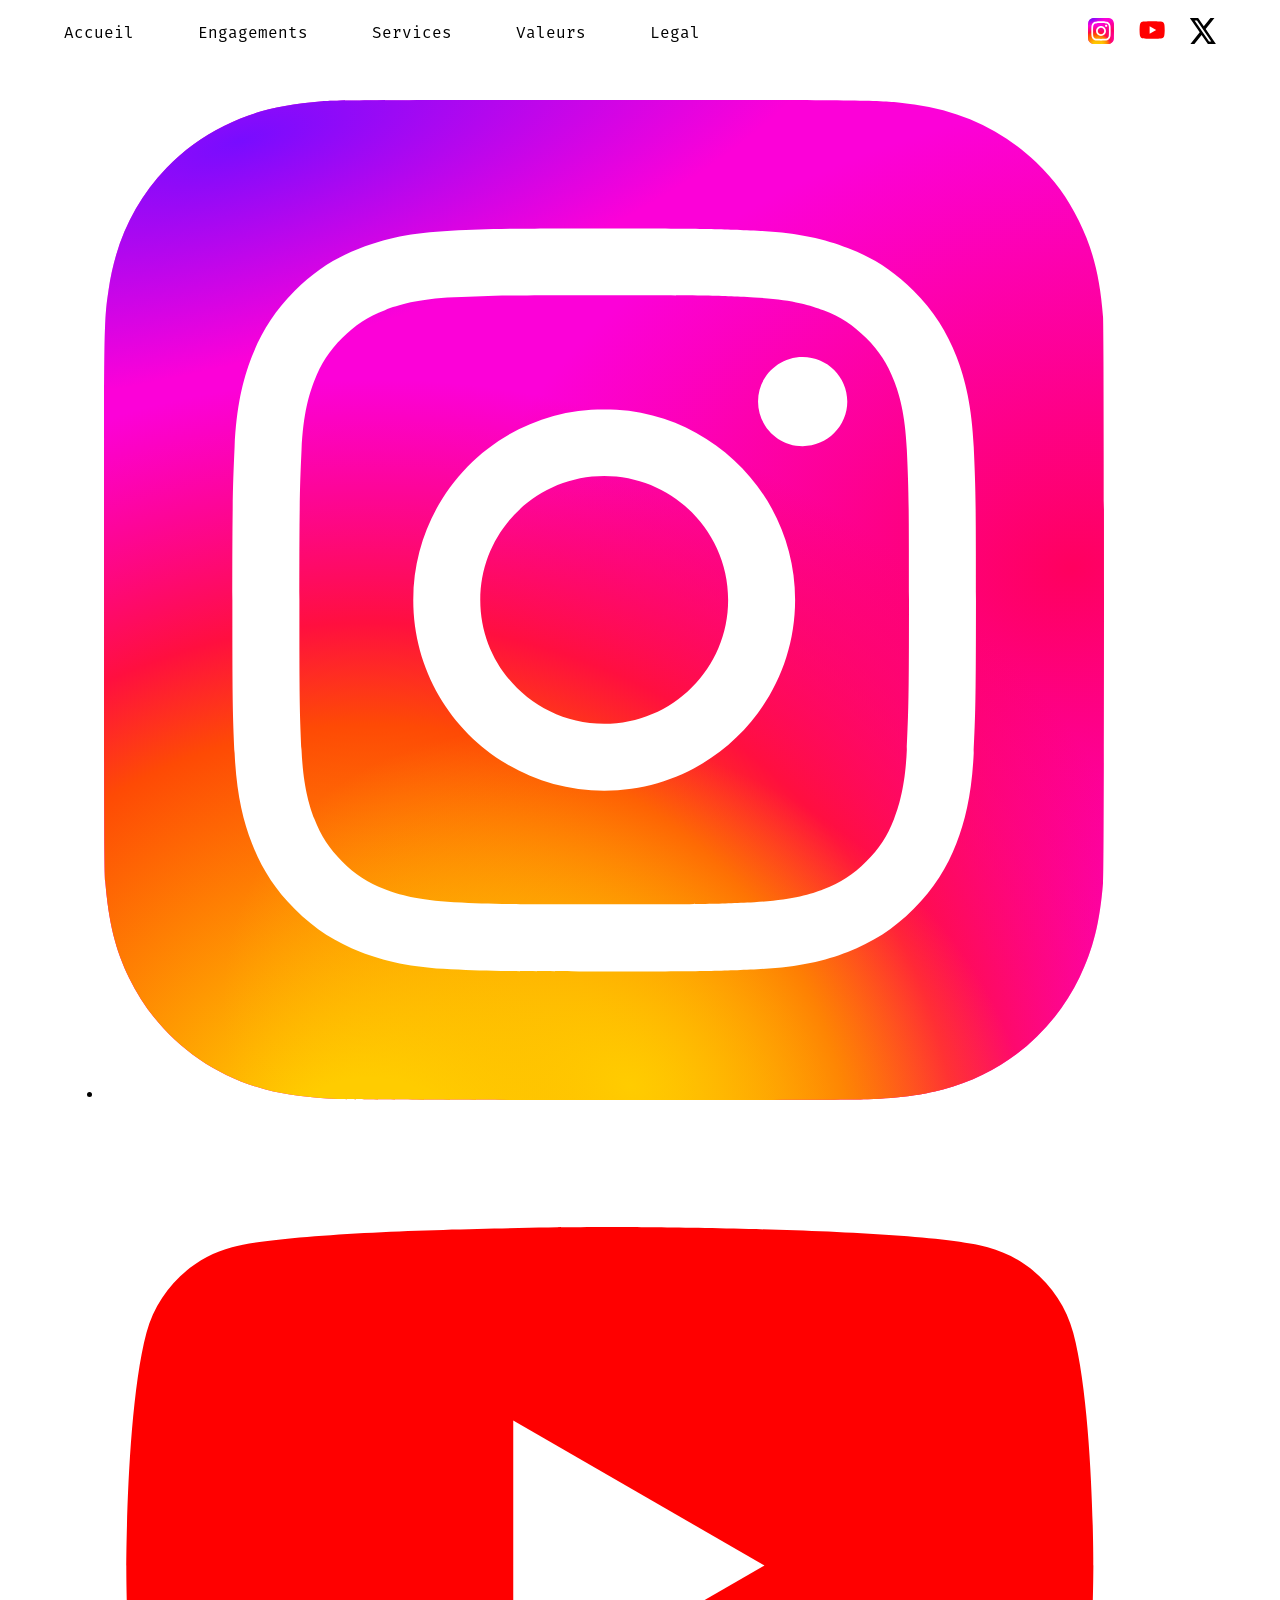
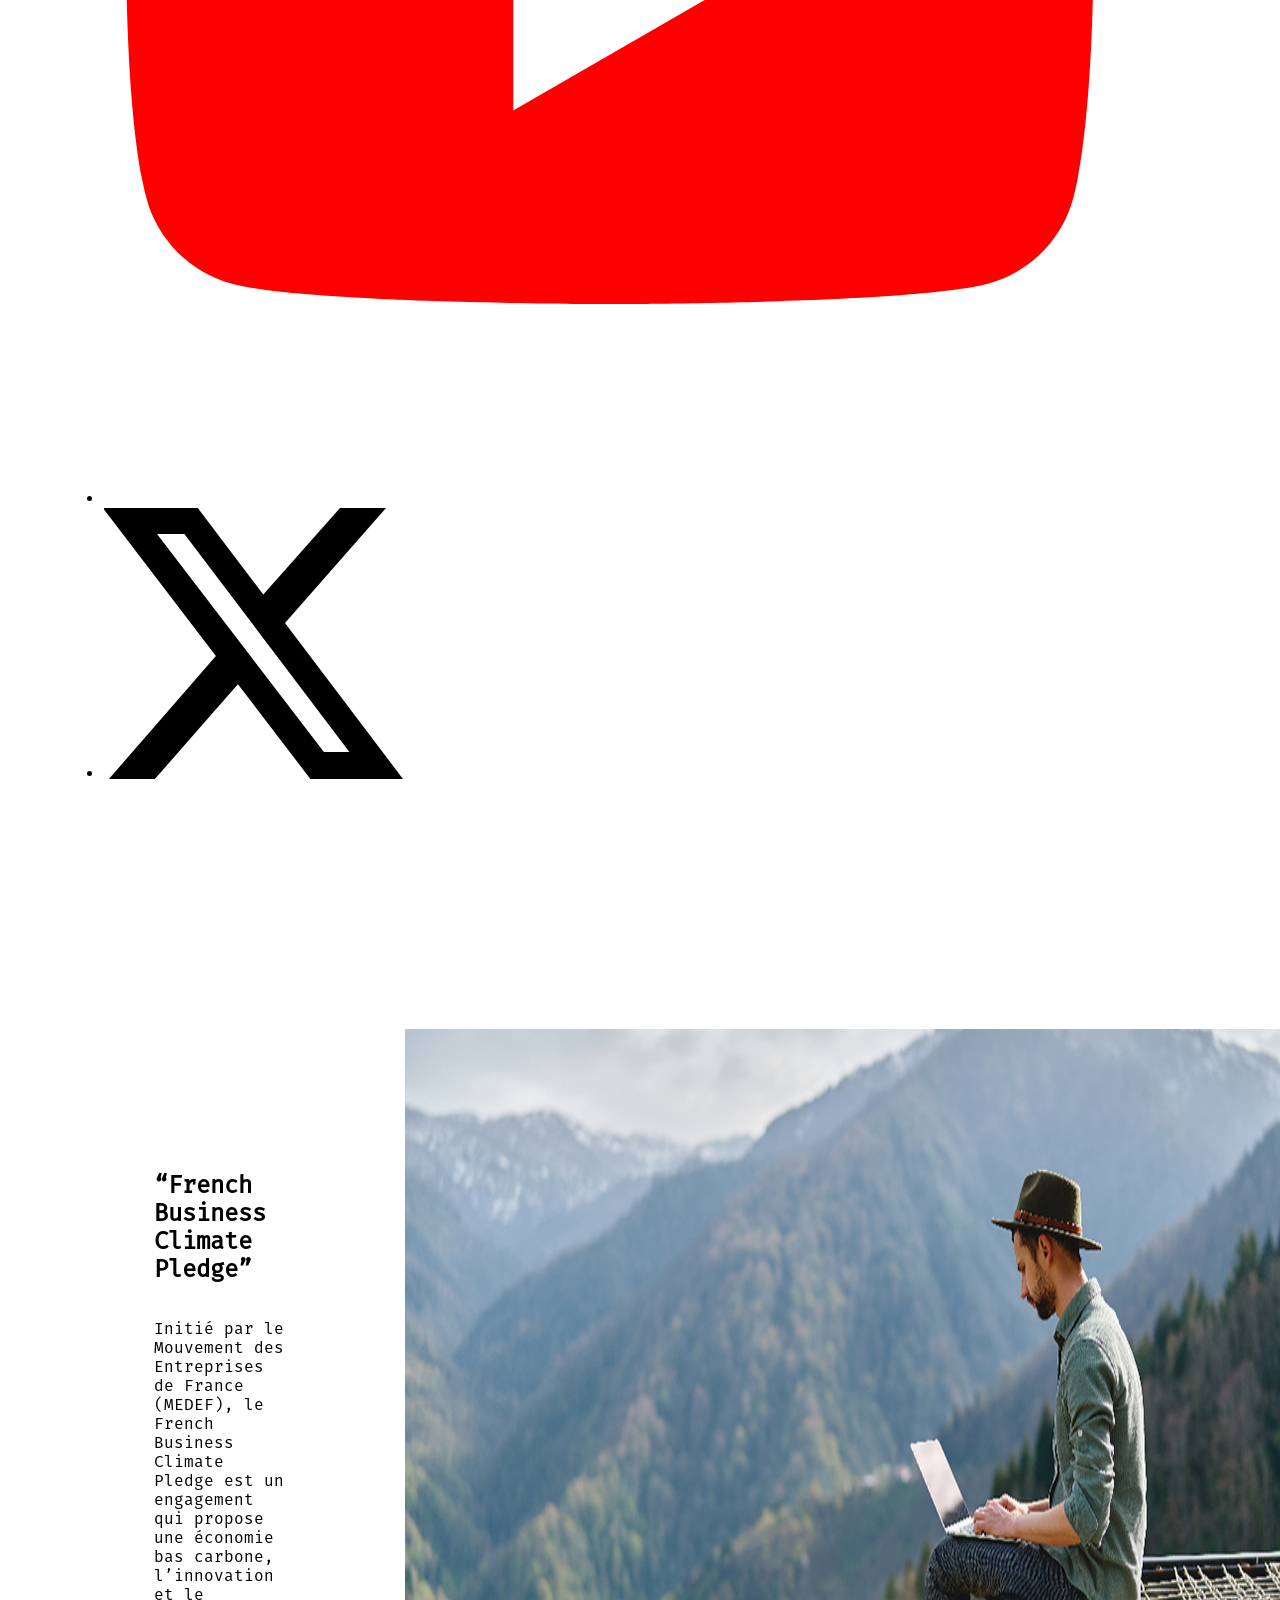
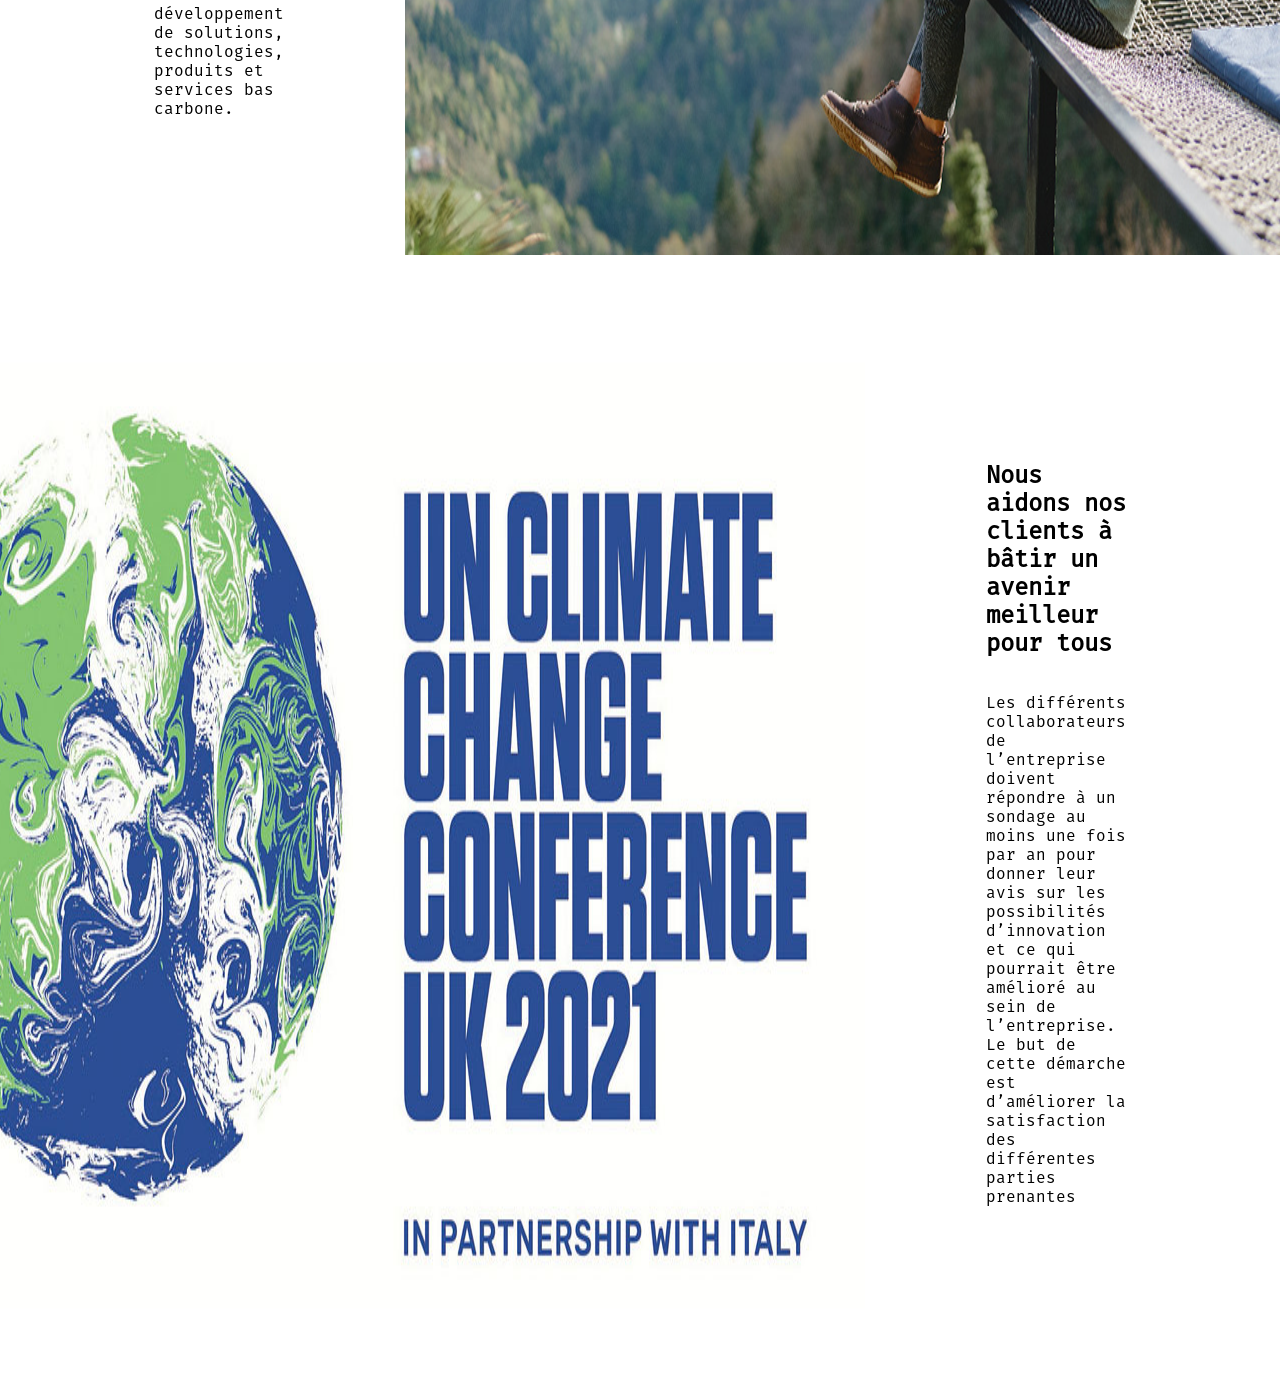
==== engagement.html @ 6088b1dd "Update engagement.html" ====
<!DOCTYPE html>
<html lang="en">
	
<head>
    <meta charset="UTF-8">
    <meta name="viewport" content="width=device-width, initial-scale=1.0">
    <link rel="stylesheet" href="style.css">
    <title>Document</title>
</head>
	
<body>
      <nav>
    <div class="navRight">
      <a class="navLink" href="/index.html">Accueil</a>
      <a class="navLink" href="/engagement.html">Engagements</a>
      <a class="navLink" href="/services.html">Services</a>
      <a class="navLink" href="/valeurs.html">Valeurs</a>
      <a class="navLink" href="/legal.html">Legal</a>
    </div>
    <div class="socialnetworksContainer">
      <a href="#" class="socialnetworks">
        <img class="socialnetworksImg" src="Assets/Instagram.svg" alt="instagram">
      </a>
      <a href="#" class="socialnetworks">
        <img class="socialnetworksImg" src="Assets/YouTube.svg" alt="youtube">
      </a>
      <a href="#" class="socialnetworks">
        <img class="socialnetworksImg" src="Assets/X.svg" alt="twitter">
      </a>
    </div>
  </nav>

	<nav class="reseaux">
		<ul>
			<li>
				<a href="https://www.instagram.com/cgi_france/"><img src="Assets/Instagram.svg" alt="Instagram"></a>
			</li>
			<li>
				<a href="https://www.youtube.com/channel/UCLEgDiEEhnqzIhKgBbDkOTw"><img src="Assets/YouTube.svg " alt="Youtube"></a>
			</li>
			<li>
				<a href="https://twitter.com/CGI_Global"><img src="Assets/X.svg" alt="Twitter"></a>
			</li>
		</ul>
	</nav>
    
    <header class="header-climat">
        <h1 class="climat">S'engager pour le Climat</h1>
    </header>

    <main class="main-climat">
        <div>
            <section>
                <h2>“French Business Climate Pledge”</h2>
                    <p>
                        Initié par le Mouvement des Entreprises de France (MEDEF), le French  Business Climate Pledge est 
                        un engagement qui propose une économie bas carbone, l’innovation et le  
                        développement de solutions, technologies, produits et services bas carbone. 
                    </p>
            </section>
            <img src="Assets/montagne.png" alt="Homme avec un pc sur le toit d'une maison">
        </div>

        <div class="div2">
            <section>
                <h2>Nous aidons nos clients à  bâtir un avenir meilleur pour tous</h2>
                    <p>
                        Les différents collaborateurs de l’entreprise doivent répondre à un sondage au moins une fois par an pour 
                        donner leur avis sur les possibilités d’innovation et ce qui pourrait être amélioré au sein de l’entreprise. 
                        Le but de cette démarche est d’améliorer la satisfaction des différentes parties prenantes 
                    </p>
            </section>
            <img src="Assets/cop26.jpg" alt="Objectivité et intégrité">
        </div>
    </main>
</body>
</html>
---- style.css ----
body {
  margin: 0;
  overflow-x: hidden;
  font-family: "fira";
}

@font-face {
  font-family: "sofia-pro";
  src: url("Assets/SofiaProRegular.ttf");
}

@font-face {
  font-family: "fira";
  src: url("Assets/FiraMono-Regular.otf");
}

a {
  text-decoration: none;
  color: black;
}

.centerText {
  text-align: center;
}

/* -----------------------nav----------------------- */
nav {
  display: flex;
  justify-content: space-between;
  align-items: center;
  padding: 2vh 5vw;
}
.socialnetworksContainer {
  display: flex;
  gap: 2vw;
}
.socialnetworksImg {
  width: 2vw;
  height: 2vw;
  cursor: pointer;
}

.navRight {
  display: flex;
  gap: 5vw;
  height: 2vw;
}

.navLink {
  display: flex;
  align-items: center;
  height: 2vw;
}

.navLink:hover {
  border-bottom: black solid 2px;
}

.socialnetworksImg:hover {
  opacity: 0.5;
}

.actualnav {
  border-bottom: darkblue solid 2px;
}
/* -----------------------homeGardent----------------------- */
.homeGardent {
  display: flex;
  justify-content: center;
  align-items: center;
  gap: 1vw;
  background: linear-gradient(to left, #e41937, #5236ab);
  color: white;
}

.HomeTitle {
  font-size: 10em;
  width: 35%;
  text-align: center;
}

.homeText {
  font-size: 4em;
  width: 35%;
}

/* -----------------------trust----------------------- */
.trust {
  padding: 2vh;
  padding-top: 6vh;
  background: linear-gradient(to left, #ebebeb, #f5f5f5);
}

.trustContainer {
  height: 150px;
  margin-bottom: 30px;
}
.trustBoxBottom,
.trustBoxTop {
  position: absolute;
  background-color: white;
  border-radius: 20px;
  height: 140px;
  width: 345px;
  display: flex;
  align-items: center;
  justify-content: center;
}

.trustBoxImage {
  max-height: 140px;
  max-width: 345px;
}

/* -----------------------activity----------------------- */

.activity {
  display: grid;
  grid-template-columns: 2fr 2fr;
  gap: 2vw;
  padding: 3vw;
  background: linear-gradient(to right, #ebebeb, #f5f5f5);
}

.activityIndustrie,
.activityEnergy,
.activityShipping {
  width: 43vw;
  display: flex;
  flex-direction: column;
  justify-content: space-between;
  border-radius: 20px;
  background-color: white;
}

.activityother {
  width: 43vw;
  display: grid;
  grid-template-columns: repeat(2, 1fr);
  grid-template-rows: repeat(2, 1fr);
  border-radius: 20px;
  background-color: white;
}

.activityotherImg {
  width: 100%;
  height: 100%;
  object-fit: cover;
}

img.activityotherImg:nth-child(1) {
  grid-column: 1/2;
  grid-row: 1/3;
  border-top-left-radius: 20px;
  border-bottom-left-radius: 20px;
}

img.activityotherImg:nth-child(2) {
  border-top-right-radius: 20px;
}

img.activityotherImg:nth-child(3) {
  border-bottom-right-radius: 20px;
}

.activityTitle {
  font-size: 4em;
  height: 100%;
  display: flex;
  align-items: center;
  justify-content: center;
}

.activityDescContainer {
  display: flex;
  gap: 1vw;
  font-size: 1.8em;
}

.activityText {
  font-size: 0.8em;
  margin-right: 2vh;
  font-family: "sofia-pro";
}

.activityImg {
  object-fit: cover;
  width: 21vw;
  height: 100%;
  border-bottom-left-radius: 20px;
}
/* -----------------------whoAreWe----------------------- */
.whoAreWe {
  background: linear-gradient(to right, #ebebeb, #f5f5f5);
}
.whoAre {
  display: flex;
  align-items: center;
  padding: 2vh;
  background-color: white;
  border-radius: 10px;
}

.whoAreContainer {
  width: calc(100% - 10vh);
  display: flex;
  justify-content: center;
  gap: 10vw;
  padding: 2vw 5vh;
}

.whoAreText {
  background-color: white;
  border-bottom-left-radius: 10px;
  border-bottom-right-radius: 10px;
  font-size: 2em;
  width: 50%;
  margin: auto;
  padding: 2vh;
  text-align: center;
}

/*----------------------------------------------------*/

/*engagement.html*/

.header-climat{
  background-image: url("Assets/iceberg.jpg");
}

.climat, .valeurs {
  backdrop-filter: blur(20px);
  width: fit-content;
  border-radius: 5em;
  padding:50px;
}

.main-climat{
  display: flex;
  flex-direction: column;
  margin:0;
}

.main-climat div section, .main-climat .div2 section{
  display: flex;
  flex-direction: column;
  padding: 10%;
}

.main-climat div{
  display: flex;
  margin: 2em;
  margin-right: 2em;
}

.main-climat .div2 {
  flex-direction: row-reverse;
}

.main-climat section div{
  padding: 10em;
}

/*---------------------footer----------------------*/

footer a {
  font-weight: normal;
}

footer a:hover {
  text-decoration: underline;
}

footer {
  width: 90vw;
  font-weight: bold;
  display: flex;
  justify-content: space-between;
  align-items: center;
  padding: 2vh 5vw;
  background-color: white;
}

.footerLeft,
.footerRight {
  display: flex;
  flex-direction: column;
  gap: 1vh;
}

/*---------------------legal----------------------*/
.underLigne {
  text-decoration: underline;
}

.legalFooter {
  position: absolute;
  bottom: 0px;
}

.legalPage {
  background: linear-gradient(to right, #ebebeb, #f5f5f5);
}

.legal {
  display: flex;
  flex-direction: column;
  align-items: center;
  gap: 4vh;
}

.legalElement {
  margin-top: 1vh;
  display: flex;
  align-items: center;
  justify-content: center;
  padding: 2vh;
  background-color: white;
  border-radius: 10px;
  width: 75%;
}

/*---------------------form----------------------*/
.formPage {
  display: flex;
  justify-content: center;
}
input,
textarea {
  display: flex;
  flex-wrap: wrap;
  padding-bottom: 20px;
}

textarea {
  padding-right: 200px;
}

#email:valid {
  background-color: green;
}

#email:invalid:not(:placeholder-shown) {
  border-color: tomato;
  background-color: red;
}

#envoi {
  font-size: large;
  font-weight: bold;
  color: white;
  background-color: rgba(29, 175, 181, 0.799);
  margin-top: 10px;
  padding-right: 180px;
  padding-left: 180px;
  padding-top: 15px;
  text-align: center;
}

/*---------------------InnovativeServices----------------------*/

main.Services {
  display: flex;
  flex-direction: column;
}

hr {
  width: 100%;
}
/*Sert pour tous les textes */
p.desc {
  font-size: 1.4em;
  padding: 2vh;
  border: 0.2em solid gray;
}

.InnovService {
  background-image: url("Assets/NosServicesInnovants.jpeg");
  background-size: cover;
  background-repeat: no-repeat;
  background-position: center;
  height: 300px;
  padding: 20vh 17vh;
}

.InnovServiceText {
  margin: 0;
  padding: 2em;
  border-radius: 5em;
  width: fit-content;
  background-color: rgba(255, 255, 255, 0.5);
}

#AutresServices {
  background-image: url("Assets/AutresServices.webp");
  background-size: cover;
  background-repeat: no-repeat;
  background-position: center;
  height: 250px;
  padding: 20vh 17vh;
}

#AutresServicesText {
  margin: 0;
  padding: 2em;
  border-radius: 5em;
  width: fit-content;
  background-color: rgba(255, 255, 255, 0.5);
}

.BlocInfos {
  display: flex;
  flex-direction: column;
  margin: 0;
}

.BlocInfos div {
  margin: 2vh;
  margin-right: 2vh;
  border: 1px solid black;
}

.BlocInfos div section {
  display: flex;
}

.BlocInfos section div {
  padding: 3vh;
}

.BlocInfos img {
  width: 45vh;
  align-self: center;
}

div.otherServicesBox:nth-child(1) {
  background-image: url("Assets/CGIMaEVA.jpg");
  background-size: cover;
  background-repeat: no-repeat;
  background-position: center;
}
div.otherServicesBox:nth-child(2) {
  background-image: url("Assets/DynamicProcess360.jpg");
  background-size: cover;
  background-repeat: no-repeat;
  background-position: center;
}
div.otherServicesBox:nth-child(3) {
  background-image: url("Assets/Cloud&ITmodernization.webp");
  background-size: cover;
  background-repeat: no-repeat;
  background-position: center;
}
div.otherServicesBox:nth-child(4) {
  background-image: url("Assets/GestionProcessusAffaires.webp");
  background-size: cover;
  background-repeat: no-repeat;
  background-position: center;
}
div.otherServicesBox:nth-child(5) {
  background-image: url("Assets/Cybersecurite.jpg");
  background-size: cover;
  background-repeat: no-repeat;
  background-position: center;
}
div.otherServicesBox:nth-child(6) {
  background-image: url("Assets/TransformationNumerique.webp");
  background-size: cover;
  background-repeat: no-repeat;
  background-position: center;
}
div.otherServicesBox:nth-child(7) {
  background-image: url("Assets/CGIRetailSuite.jpg");
  background-size: cover;
  background-repeat: no-repeat;
  background-position: center;
}

.otherServicesBoxInner {
  width: 100%;
  height: 100%;
  border-radius: 20px;
  display: flex;
  align-items: center;
  justify-content: center;
  text-align: center;
  background-color: rgba(255, 255, 255, 0.75);
}

.responsive {
  object-fit: cover;
  object-position: right;
}

@media screen and (max-width: 1000px) {
  /*---------------------activity--------------------- */
  .activity {
    display: flex;
    flex-direction: column;
  }
  .activityother,
  .activityIndustrie,
  .activityEnergy,
  .activityShipping {
    width: 90vw;
  }
  .activityother,
  .activityImg {
    display: none;
  }

  .activityText {
    margin-left: 2vh;
  }

  /*---------------------whoAreWe--------------------- */
  .whoAreContainer {
    flex-direction: column;
    gap: 5vh;
  }
}
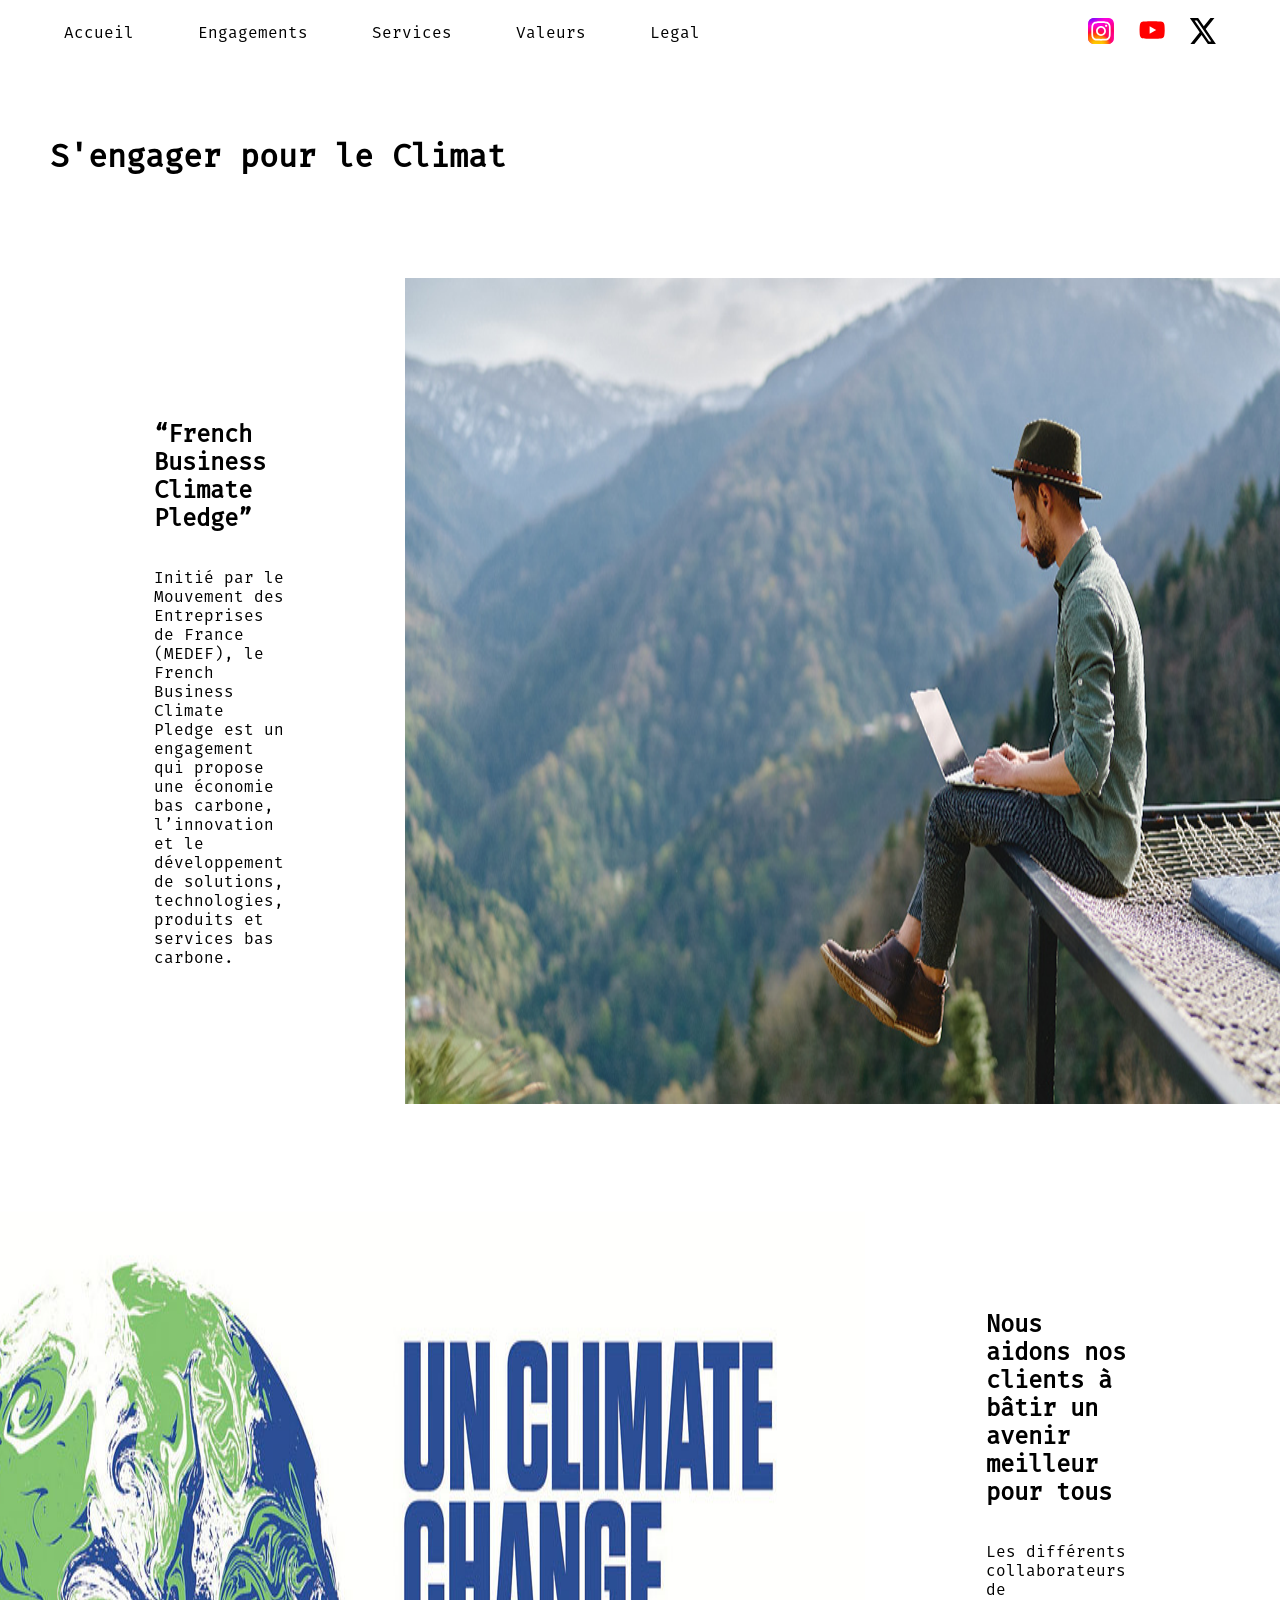
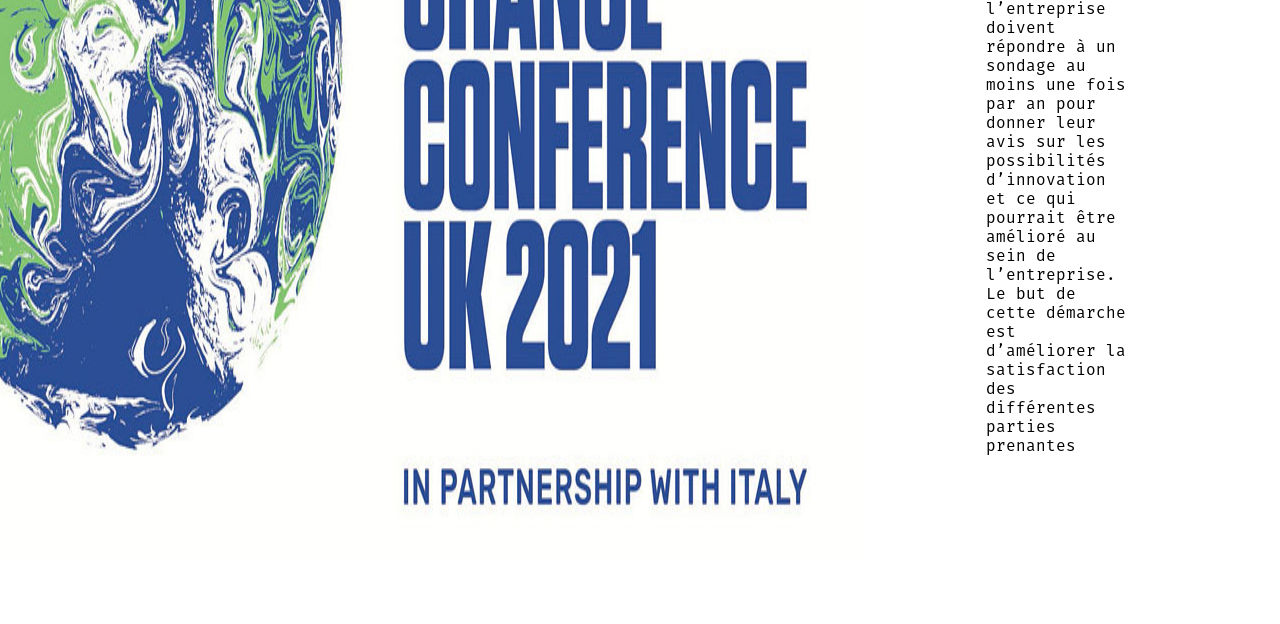
==== commit 38c32ad2: "Update engagement.html" ====
--- a/engagement.html
+++ b/engagement.html
@@ -30,20 +30,6 @@
     </div>
   </nav>
 
-	<nav class="reseaux">
-		<ul>
-			<li>
-				<a href="https://www.instagram.com/cgi_france/"><img src="Assets/Instagram.svg" alt="Instagram"></a>
-			</li>
-			<li>
-				<a href="https://www.youtube.com/channel/UCLEgDiEEhnqzIhKgBbDkOTw"><img src="Assets/YouTube.svg " alt="Youtube"></a>
-			</li>
-			<li>
-				<a href="https://twitter.com/CGI_Global"><img src="Assets/X.svg" alt="Twitter"></a>
-			</li>
-		</ul>
-	</nav>
-    
     <header class="header-climat">
         <h1 class="climat">S'engager pour le Climat</h1>
     </header>
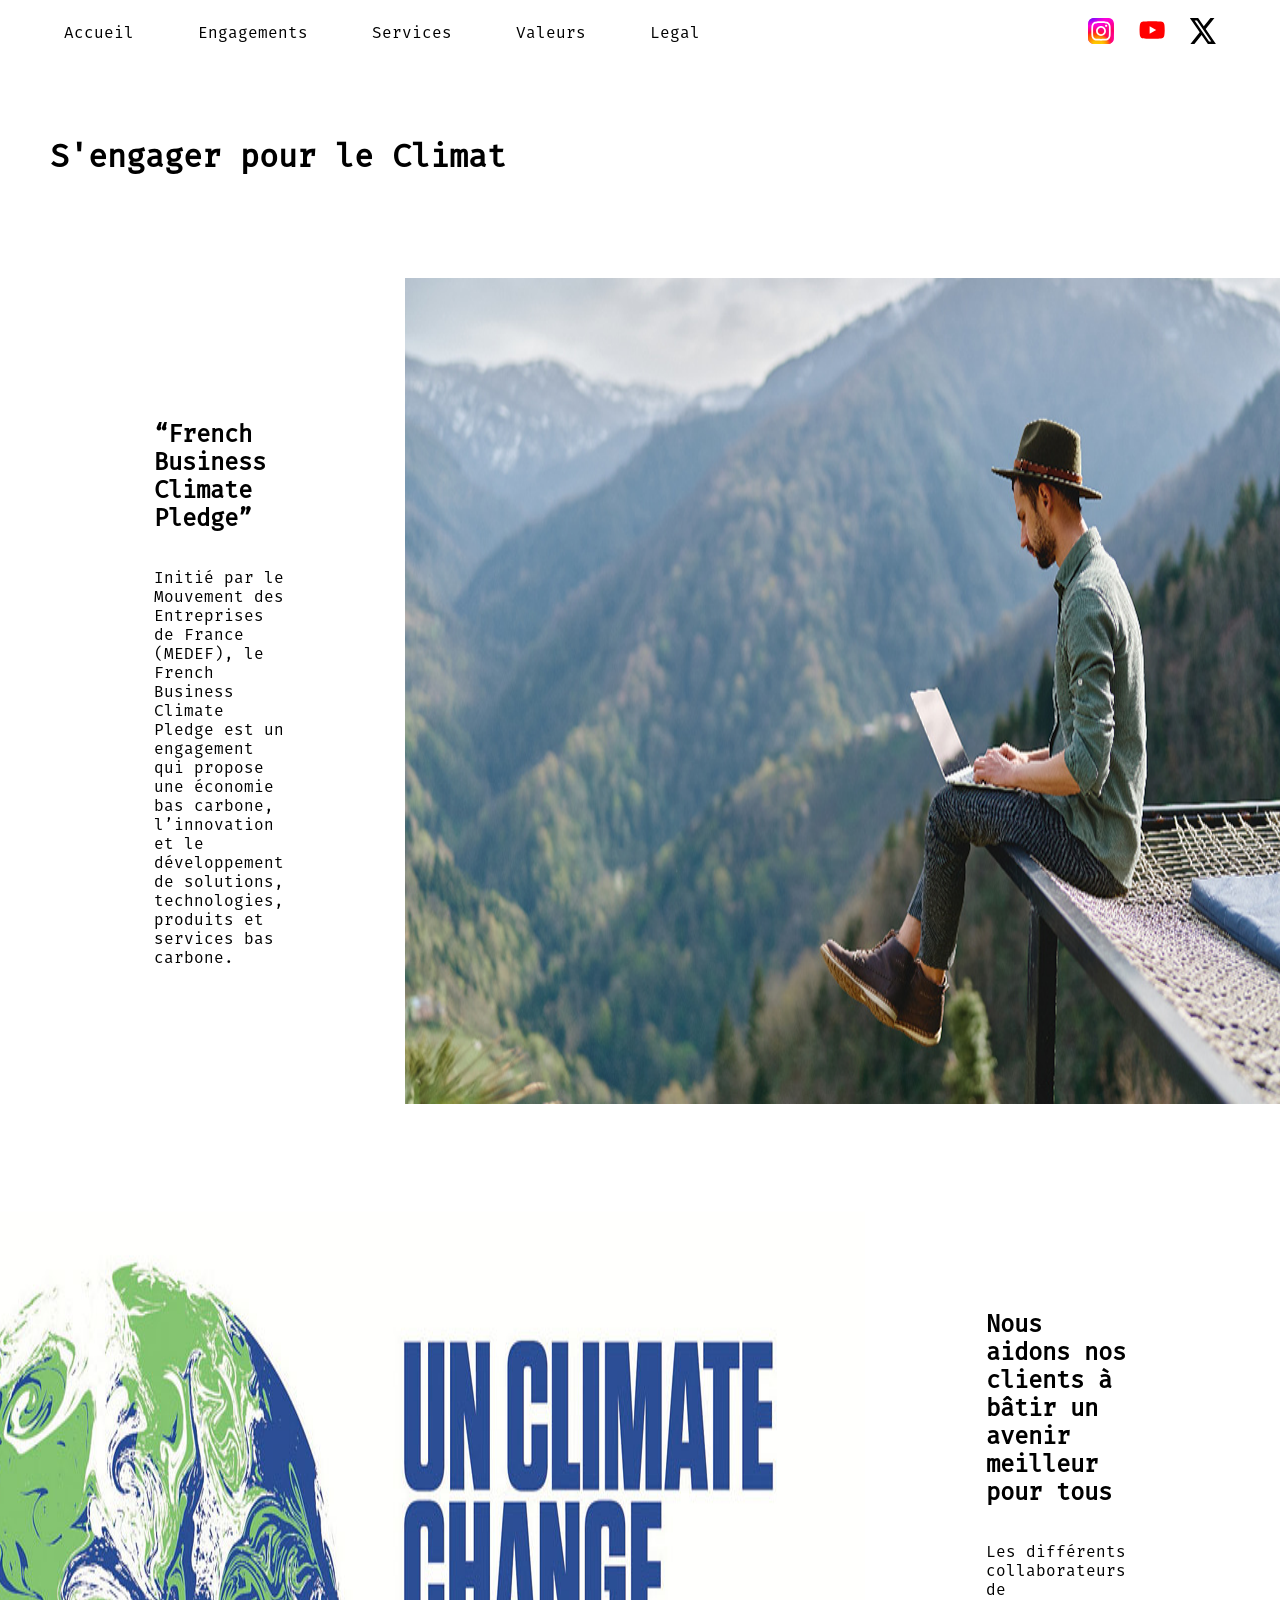
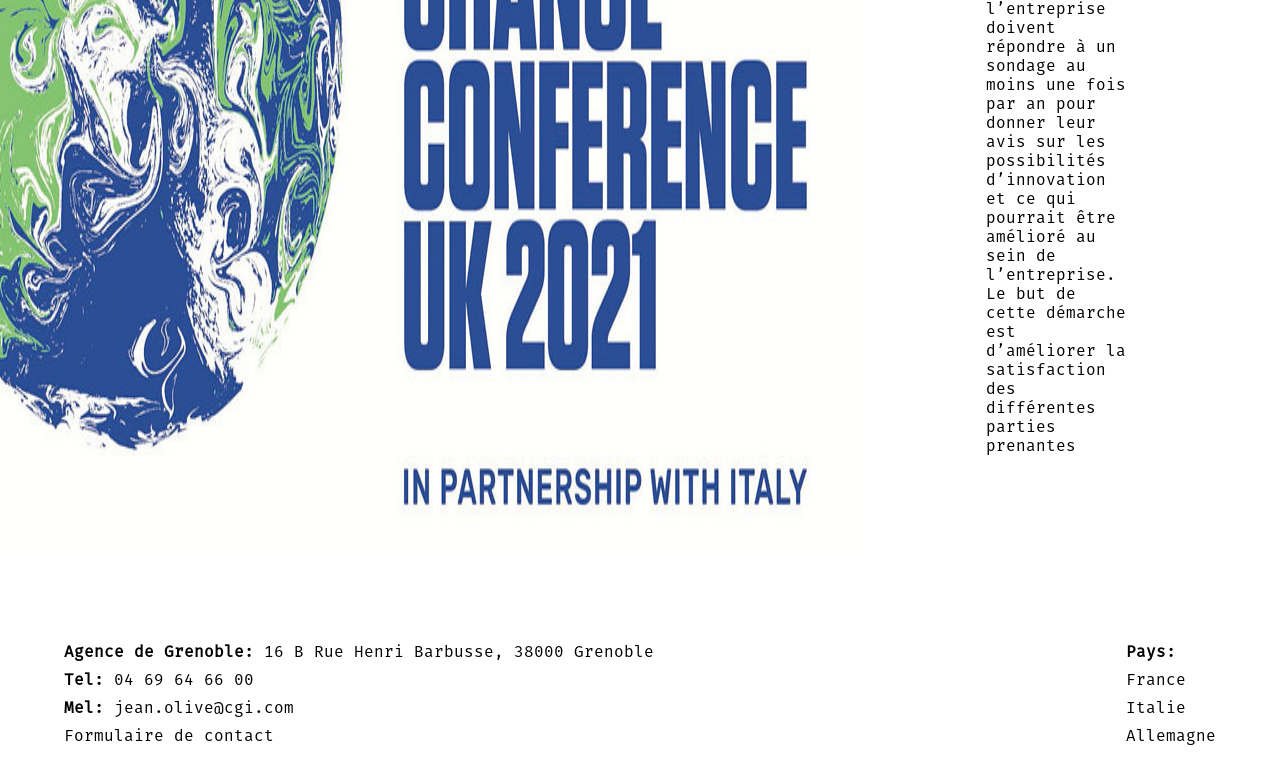
==== commit c001d28c: "add footer for engagment" ====
--- a/engagement.html
+++ b/engagement.html
@@ -1,63 +1,88 @@
-<!DOCTYPE html>
-<html lang="en">
-	
-<head>
-    <meta charset="UTF-8">
-    <meta name="viewport" content="width=device-width, initial-scale=1.0">
-    <link rel="stylesheet" href="style.css">
-    <title>Document</title>
-</head>
-	
-<body>
-      <nav>
-    <div class="navRight">
-      <a class="navLink" href="/index.html">Accueil</a>
-      <a class="navLink" href="/engagement.html">Engagements</a>
-      <a class="navLink" href="/services.html">Services</a>
-      <a class="navLink" href="/valeurs.html">Valeurs</a>
-      <a class="navLink" href="/legal.html">Legal</a>
-    </div>
-    <div class="socialnetworksContainer">
-      <a href="#" class="socialnetworks">
-        <img class="socialnetworksImg" src="Assets/Instagram.svg" alt="instagram">
-      </a>
-      <a href="#" class="socialnetworks">
-        <img class="socialnetworksImg" src="Assets/YouTube.svg" alt="youtube">
-      </a>
-      <a href="#" class="socialnetworks">
-        <img class="socialnetworksImg" src="Assets/X.svg" alt="twitter">
-      </a>
-    </div>
-  </nav>
-
-    <header class="header-climat">
-        <h1 class="climat">S'engager pour le Climat</h1>
-    </header>
-
-    <main class="main-climat">
-        <div>
-            <section>
-                <h2>“French Business Climate Pledge”</h2>
-                    <p>
-                        Initié par le Mouvement des Entreprises de France (MEDEF), le French  Business Climate Pledge est 
-                        un engagement qui propose une économie bas carbone, l’innovation et le  
-                        développement de solutions, technologies, produits et services bas carbone. 
-                    </p>
-            </section>
-            <img src="Assets/montagne.png" alt="Homme avec un pc sur le toit d'une maison">
-        </div>
-
-        <div class="div2">
-            <section>
-                <h2>Nous aidons nos clients à  bâtir un avenir meilleur pour tous</h2>
-                    <p>
-                        Les différents collaborateurs de l’entreprise doivent répondre à un sondage au moins une fois par an pour 
-                        donner leur avis sur les possibilités d’innovation et ce qui pourrait être amélioré au sein de l’entreprise. 
-                        Le but de cette démarche est d’améliorer la satisfaction des différentes parties prenantes 
-                    </p>
-            </section>
-            <img src="Assets/cop26.jpg" alt="Objectivité et intégrité">
-        </div>
-    </main>
-</body>
-</html>
+<!DOCTYPE html>
+<html lang="en">
+
+<head>
+  <meta charset="UTF-8">
+  <meta name="viewport" content="width=device-width, initial-scale=1.0">
+  <link rel="stylesheet" href="style.css">
+  <title>Document</title>
+</head>
+
+<body>
+  <nav>
+    <div class="navRight">
+      <a class="navLink" href="/index.html">Accueil</a>
+      <a class="navLink" href="/engagement.html">Engagements</a>
+      <a class="navLink" href="/services.html">Services</a>
+      <a class="navLink" href="/valeurs.html">Valeurs</a>
+      <a class="navLink" href="/legal.html">Legal</a>
+    </div>
+    <div class="socialnetworksContainer">
+      <a href="#" class="socialnetworks">
+        <img class="socialnetworksImg" src="Assets/Instagram.svg" alt="instagram">
+      </a>
+      <a href="#" class="socialnetworks">
+        <img class="socialnetworksImg" src="Assets/YouTube.svg" alt="youtube">
+      </a>
+      <a href="#" class="socialnetworks">
+        <img class="socialnetworksImg" src="Assets/X.svg" alt="twitter">
+      </a>
+    </div>
+  </nav>
+
+  <header class="header-climat">
+    <h1 class="climat">S'engager pour le Climat</h1>
+  </header>
+
+  <main class="main-climat">
+    <div>
+      <section>
+        <h2>“French Business Climate Pledge”</h2>
+        <p>
+          Initié par le Mouvement des Entreprises de France (MEDEF), le French Business Climate Pledge est
+          un engagement qui propose une économie bas carbone, l’innovation et le
+          développement de solutions, technologies, produits et services bas carbone.
+        </p>
+      </section>
+      <img src="Assets/montagne.png" alt="Homme avec un pc sur le toit d'une maison">
+    </div>
+
+    <div class="div2">
+      <section>
+        <h2>Nous aidons nos clients à bâtir un avenir meilleur pour tous</h2>
+        <p>
+          Les différents collaborateurs de l’entreprise doivent répondre à un sondage au moins une fois par an pour
+          donner leur avis sur les possibilités d’innovation et ce qui pourrait être amélioré au sein de l’entreprise.
+          Le but de cette démarche est d’améliorer la satisfaction des différentes parties prenantes
+        </p>
+      </section>
+      <img src="Assets/cop26.jpg" alt="Objectivité et intégrité">
+    </div>
+  </main>
+  <footer>
+    <div class="footerLeft">
+      <div class="FooterTextContainer">
+        Agence de Grenoble: <a href="https://www.google.com/maps/place//data=!4m2!3m1!1s0x478af4cd8200ad9f:0x61b94808cd937a13?sa=X&ved=2ahUKEwjo8fbNu_WDAxW-QkEAHQTKDF0Q4kB6BAgJEAA">
+          16 B Rue Henri Barbusse, 38000 Grenoble
+        </a>
+      </div>
+      <div class="FooterTextContainer">
+        Tel: <a href="tel:0469646600">04 69 64 66 00</a>
+      </div>
+      <div class="FooterTextContainer">
+        Mel: <a href="mailto:jean.olive@cgi.com">jean.olive@cgi.com</a>
+      </div>
+      <div class="FooterTextContainer">
+        <a href="/form.html">Formulaire de contact</a>
+      </div>
+    </div>
+    <div class="footerRight">
+      Pays:
+      <a href="https://www.cgi.com/france/fr-fr">France</a>
+      <a href="https://www.cgi.com/italy/it">Italie</a>
+      <a href="https://www.cgi.com/de/de">Allemagne</a>
+    </div>
+  </footer>
+</body>
+
+</html>
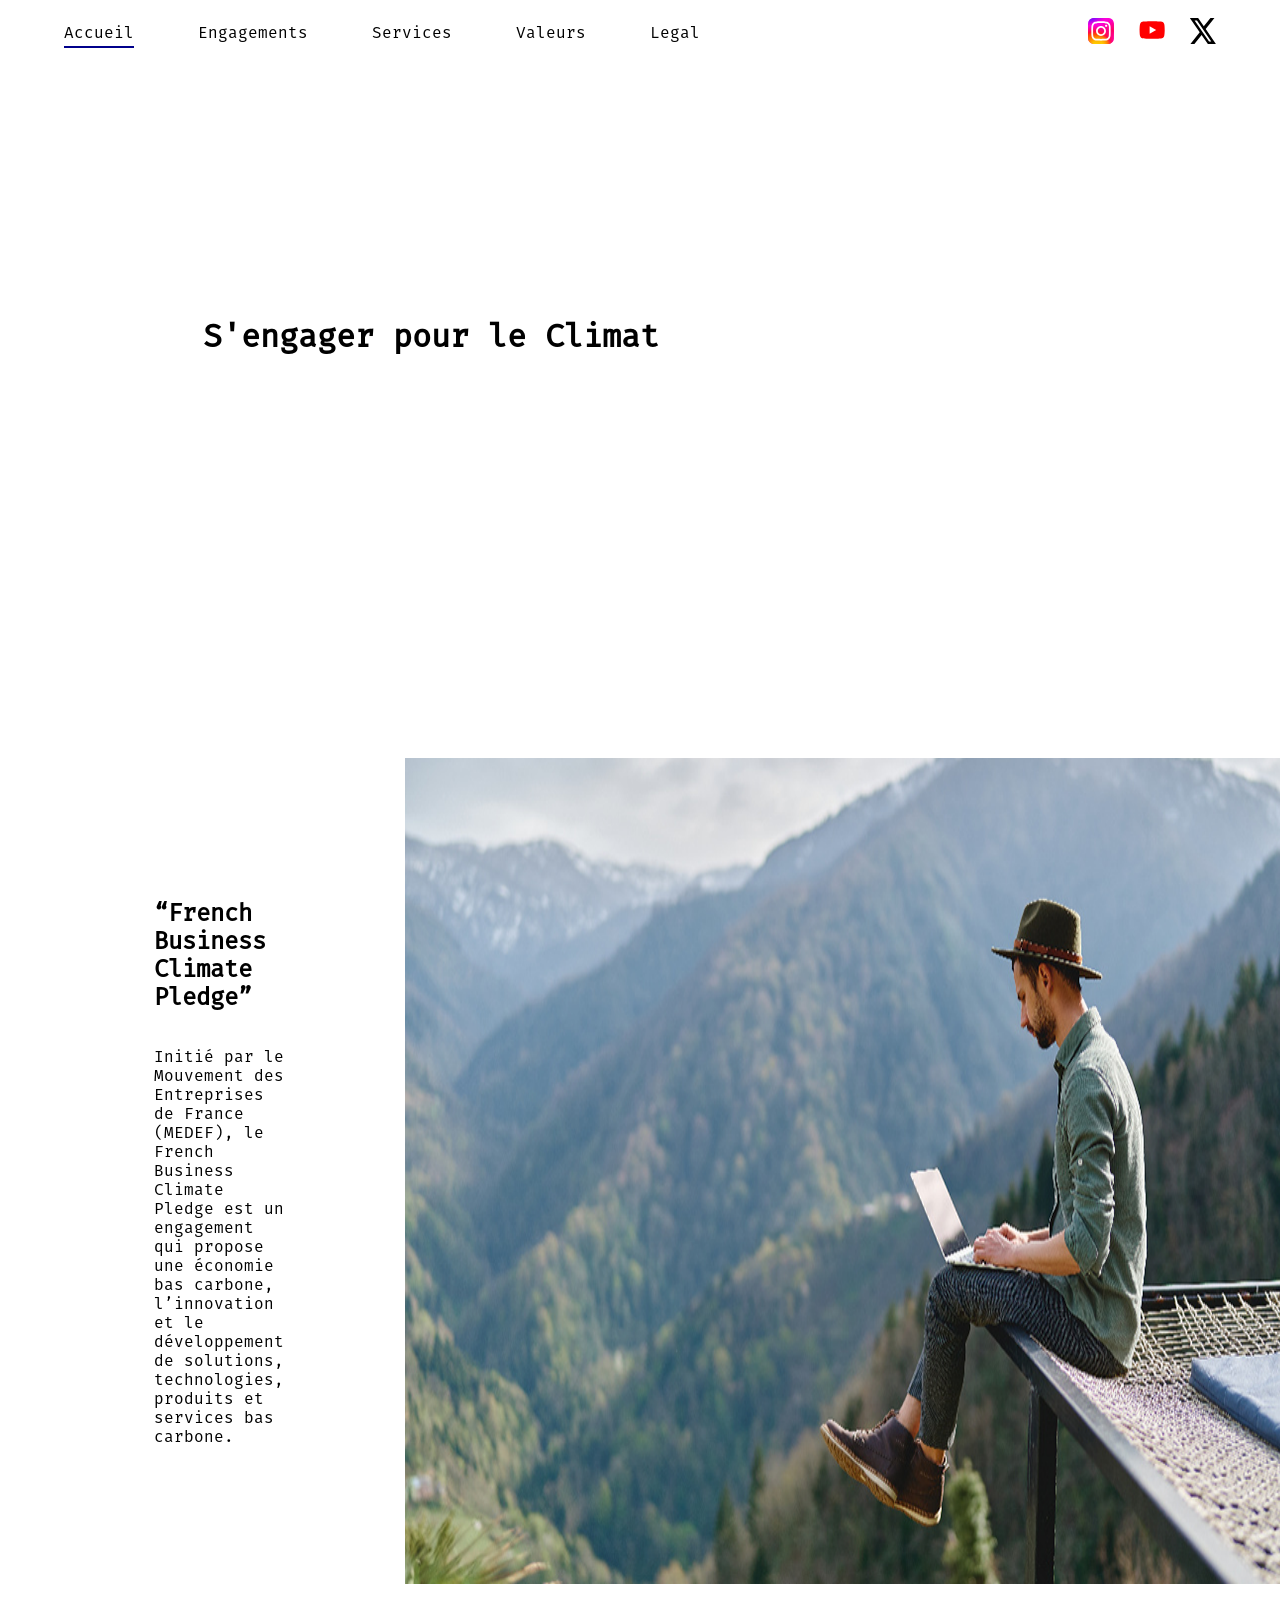
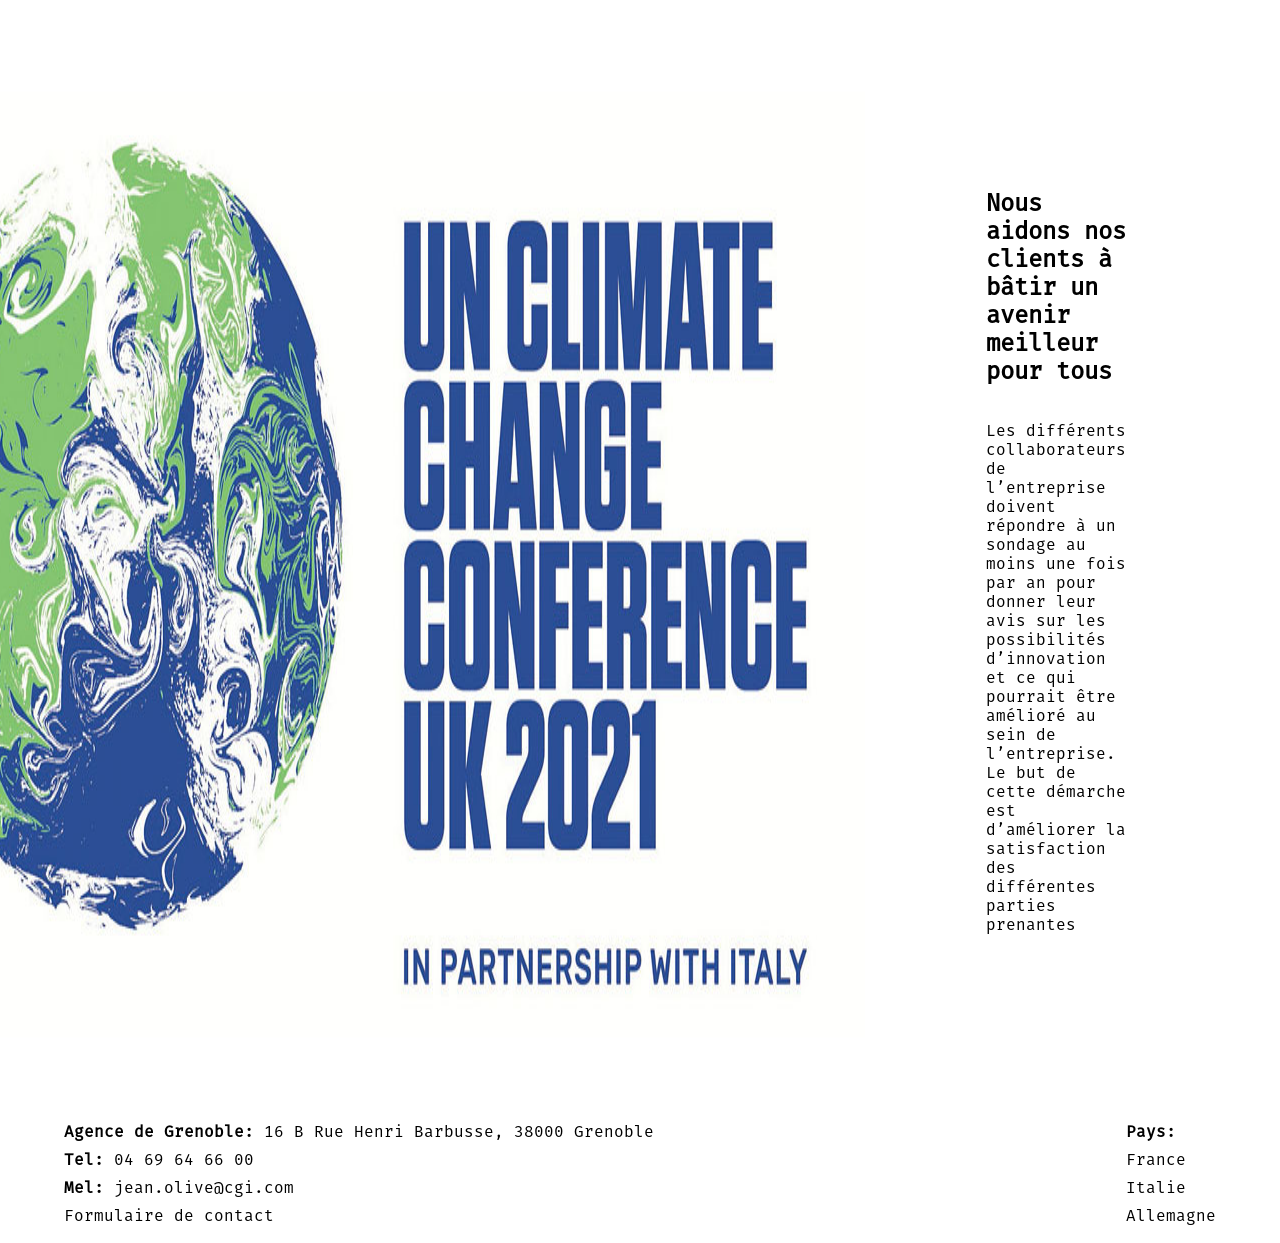
==== commit a5b93fd6: "Update engagement.html" ====
--- a/engagement.html
+++ b/engagement.html
@@ -11,7 +11,7 @@
 <body>
   <nav>
     <div class="navRight">
-      <a class="navLink" href="/index.html">Accueil</a>
+      <a class="navLink actualnav" href="/index.html">Accueil</a>
       <a class="navLink" href="/engagement.html">Engagements</a>
       <a class="navLink" href="/services.html">Services</a>
       <a class="navLink" href="/valeurs.html">Valeurs</a>
@@ -85,4 +85,4 @@
   </footer>
 </body>
 
-</html>+</html>
--- a/style.css
+++ b/style.css
@@ -318,6 +318,68 @@
   background-color: white;
   border-radius: 10px;
   width: 75%;
+}
+
+/*----------------------------------------------------*/
+
+/*valeurs.html*/
+
+header{
+  position: relative;
+  background-size: cover;
+  background-repeat: no-repeat;
+  height: 300px;
+  padding: 20vh 17vh;
+}
+  
+.header-valeurs{
+  background-image: url("Assets/valeurs.jpg");
+}
+
+.main-valeurs{
+  display: flex;
+  flex-direction: column;
+}
+
+.main-valeurs div{
+  display: flex;
+  padding-left: 40%;
+}
+.main-valeurs div article{
+  display: flex;
+  flex-direction: row;
+}
+
+.main-valeurs div:first-child{
+  background-color: black;
+}
+
+.main-valeurs div:nth-child(2){
+  background-color: #5D5955;
+}
+
+.main-valeurs div:nth-child(3){
+  background-color: #ad0104;
+}
+
+.main-valeurs div:nth-child(4){
+  background-color: #39393B;
+}
+
+.main-valeurs div:last-child{
+  background-color: #B49D85;
+}
+
+.main-valeurs div h2, .main-valeurs div p{
+  color:white;
+  border: none;
+}
+
+.main-valeurs div p{
+  display: flex;
+  flex-basis: 40%;
+  padding: 0.8em;
+  margin-top: 10vh;
 }
 
 /*---------------------form----------------------*/
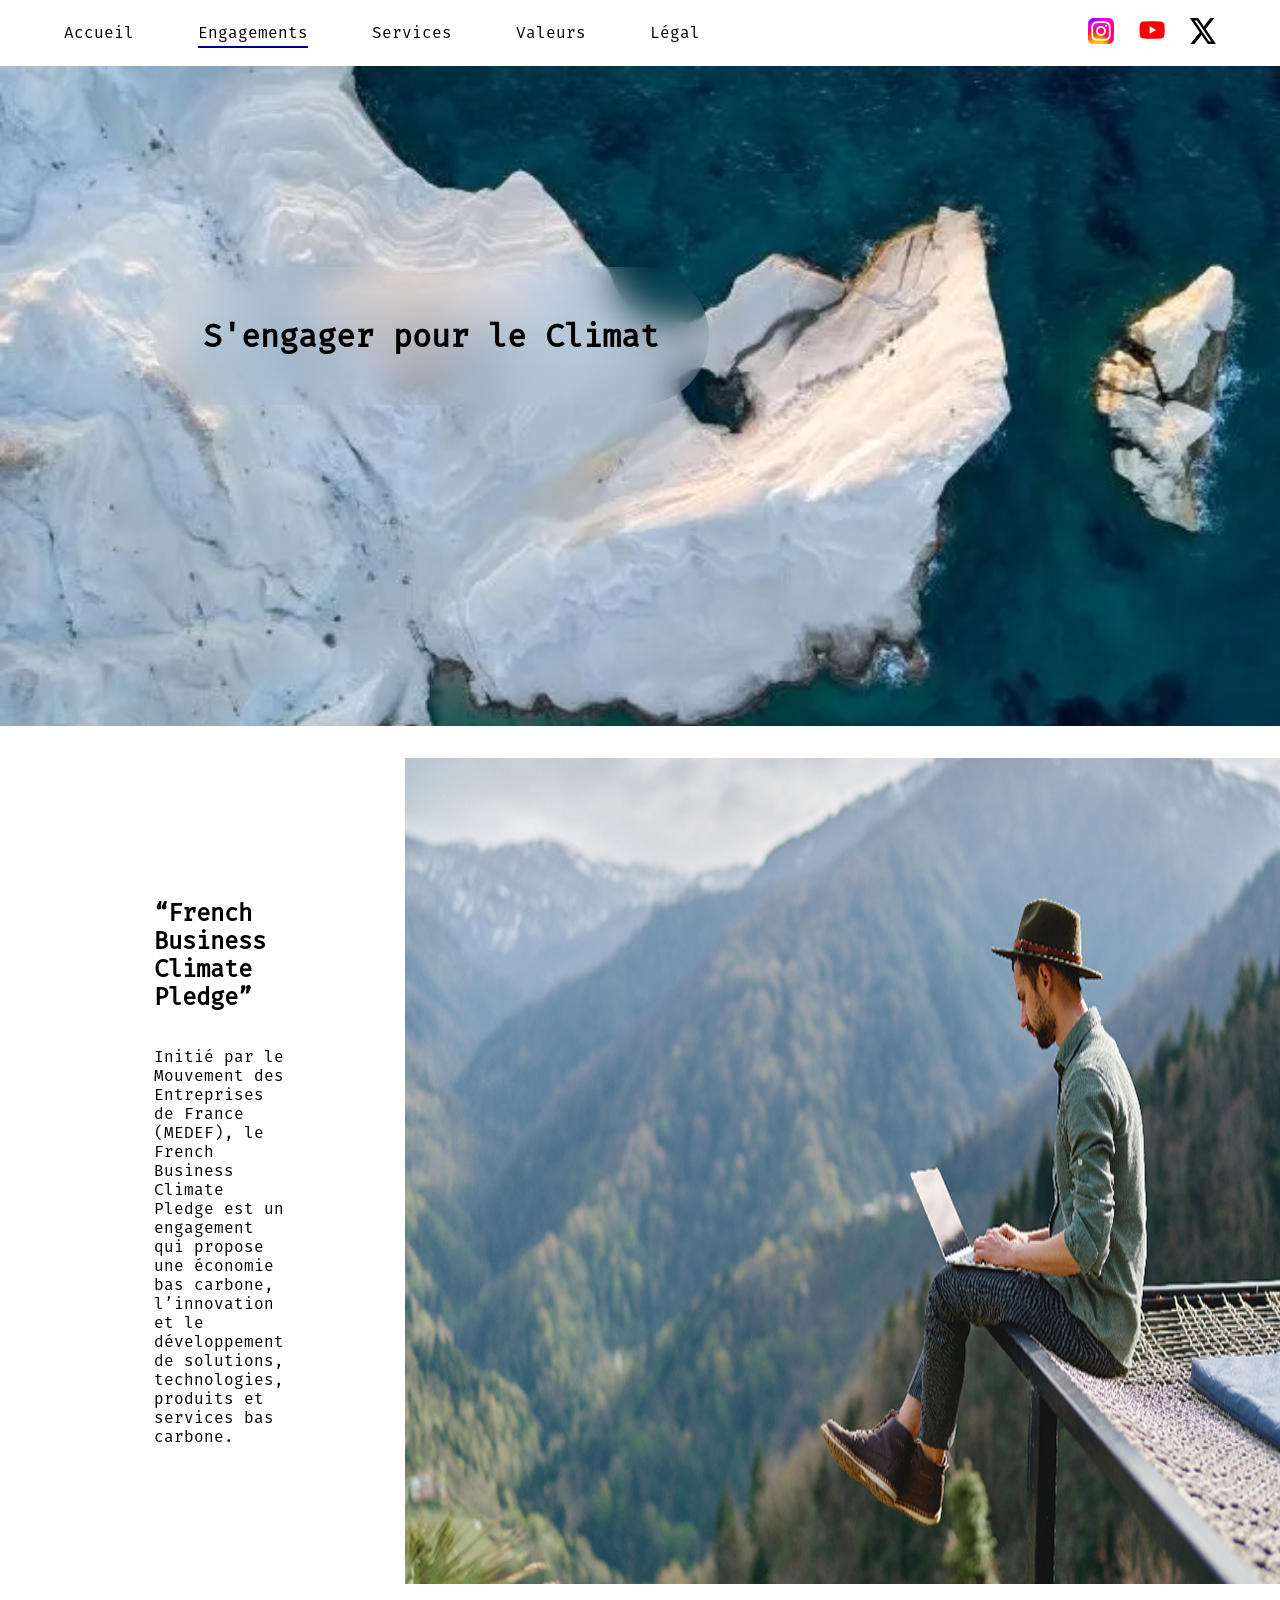
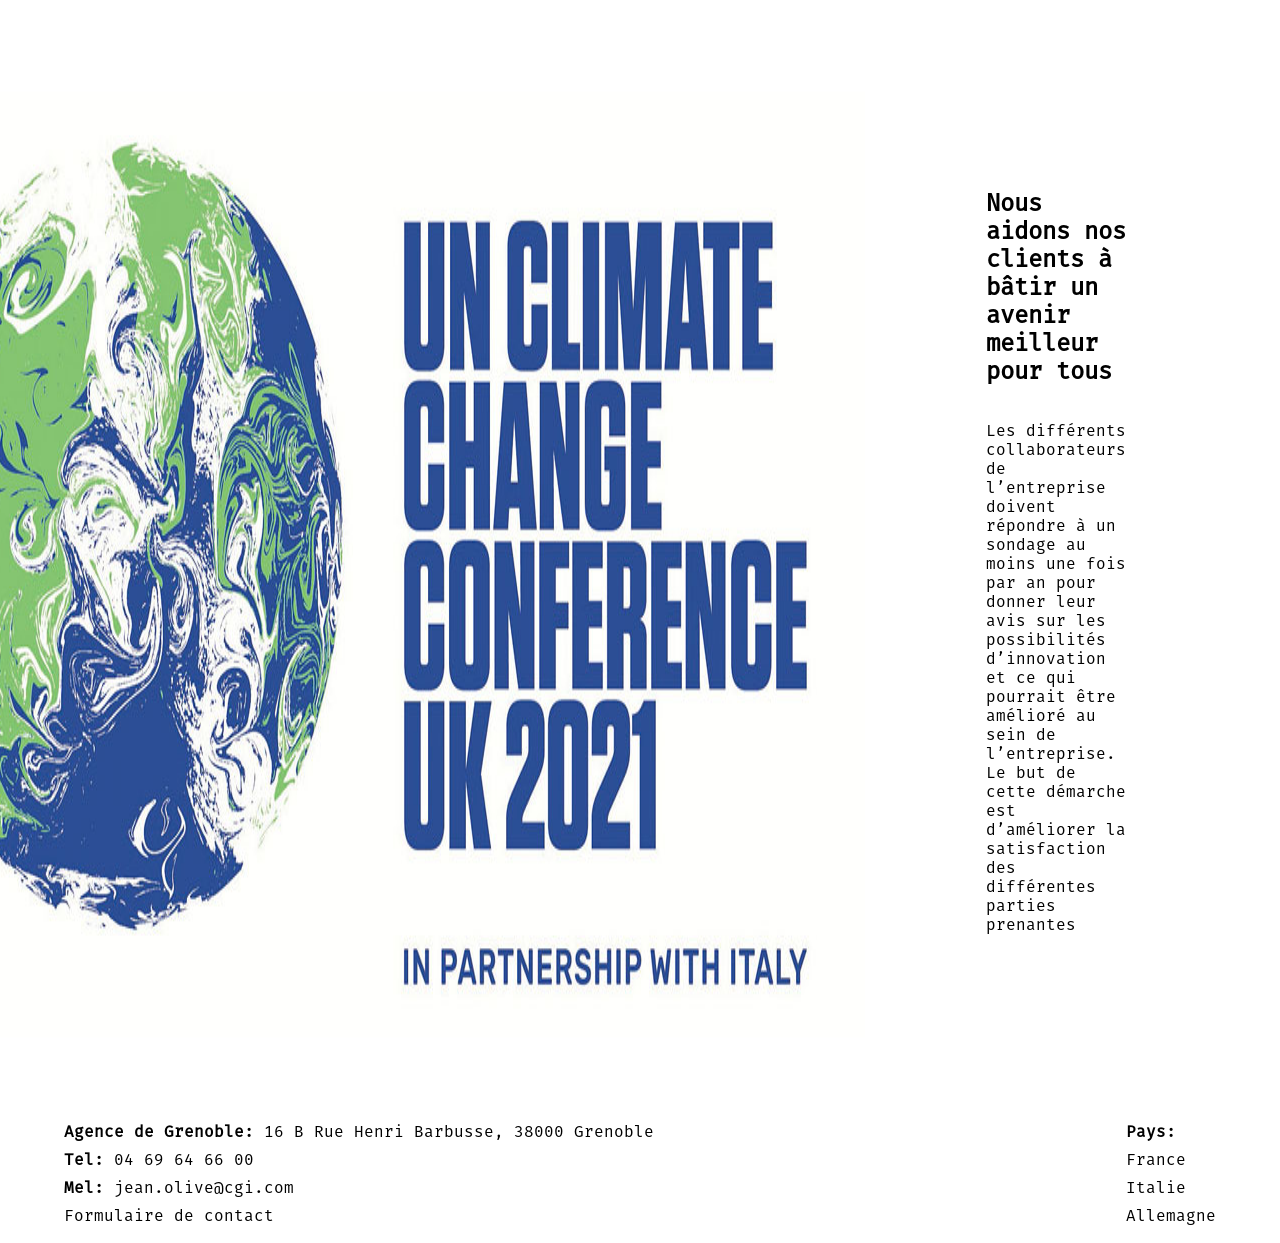
==== commit e5a301c8: "Update engagement.html" ====
--- a/engagement.html
+++ b/engagement.html
@@ -5,17 +5,17 @@
   <meta charset="UTF-8">
   <meta name="viewport" content="width=device-width, initial-scale=1.0">
   <link rel="stylesheet" href="style.css">
-  <title>Document</title>
+  <title>Engagements</title>
 </head>
 
 <body>
   <nav>
     <div class="navRight">
-      <a class="navLink actualnav" href="/index.html">Accueil</a>
-      <a class="navLink" href="/engagement.html">Engagements</a>
+      <a class="navLink" href="/index.html">Accueil</a>
+      <a class="navLink actualnav" href="/engagement.html">Engagements</a>
       <a class="navLink" href="/services.html">Services</a>
       <a class="navLink" href="/valeurs.html">Valeurs</a>
-      <a class="navLink" href="/legal.html">Legal</a>
+      <a class="navLink" href="/legal.html">Légal</a>
     </div>
     <div class="socialnetworksContainer">
       <a href="#" class="socialnetworks">
--- a/style.css
+++ b/style.css
@@ -344,10 +344,6 @@
 .main-valeurs div{
   display: flex;
   padding-left: 40%;
-}
-.main-valeurs div article{
-  display: flex;
-  flex-direction: row;
 }
 
 .main-valeurs div:first-child{
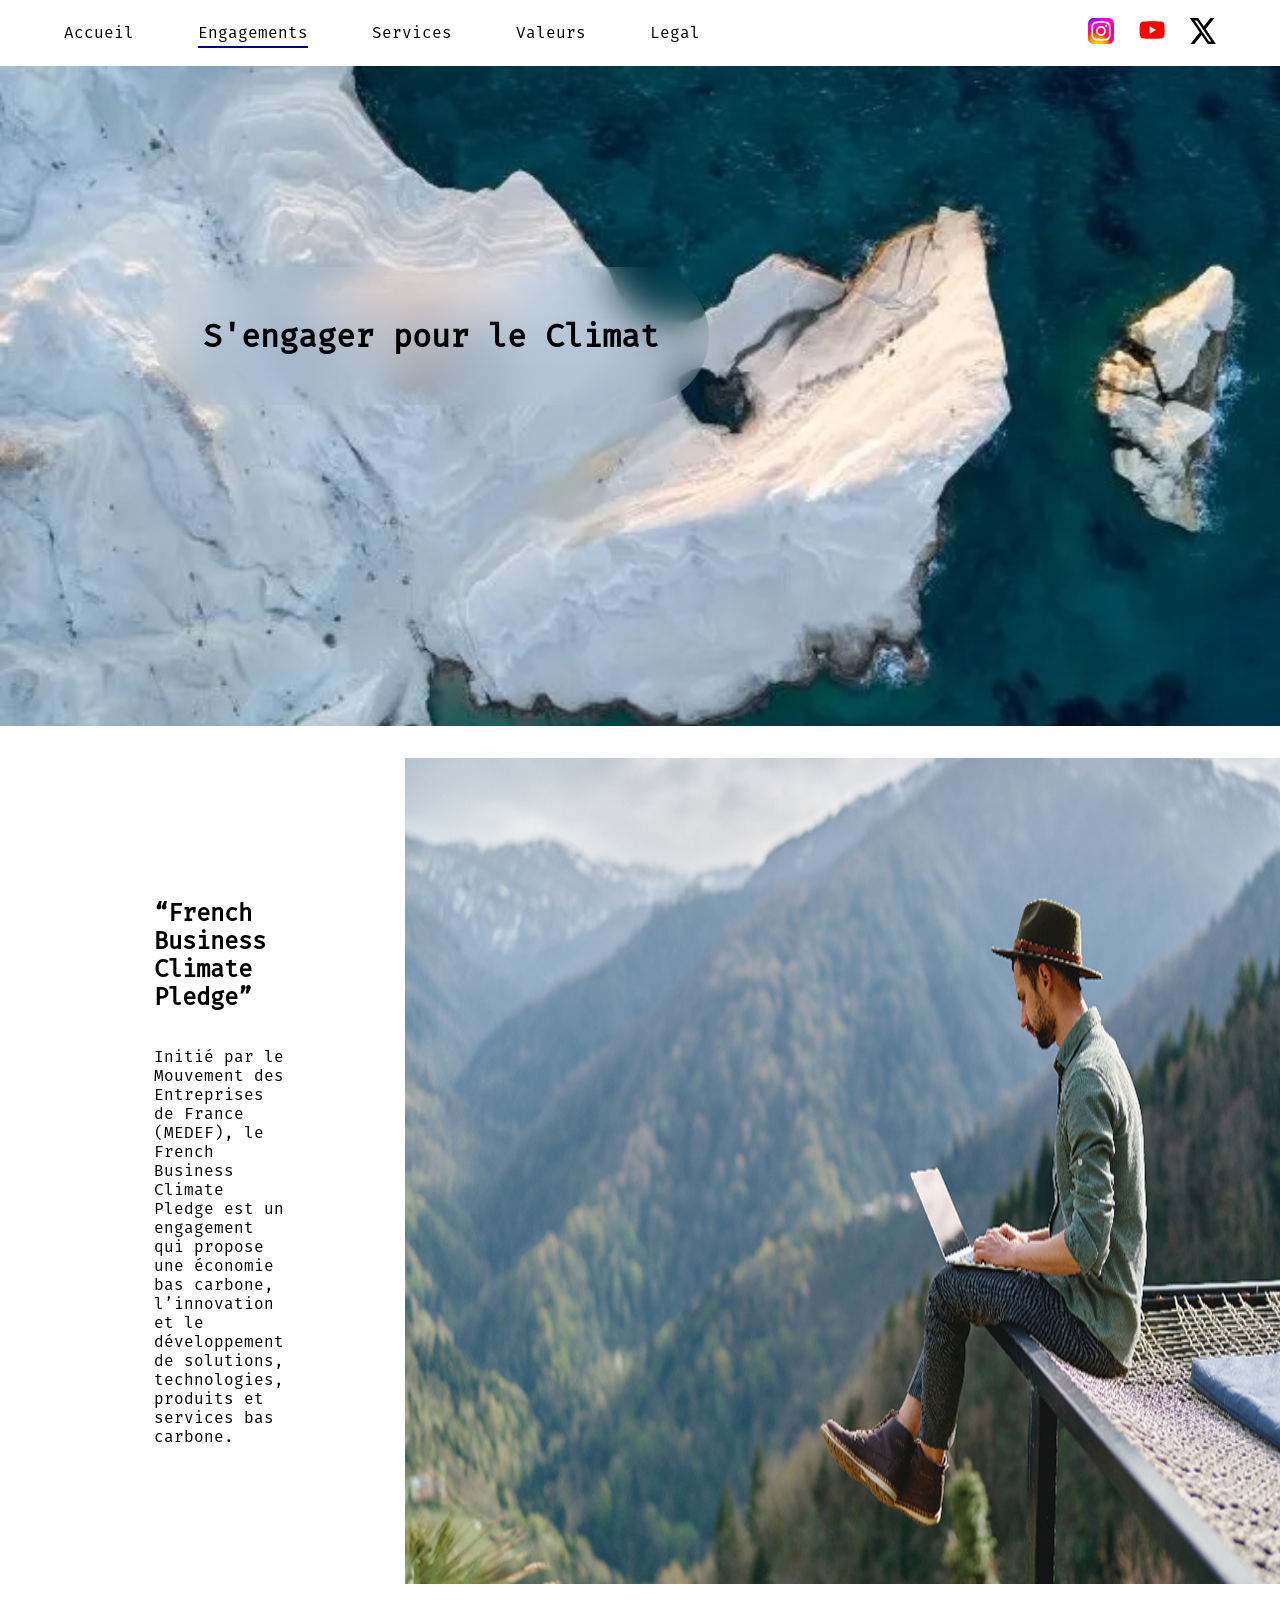
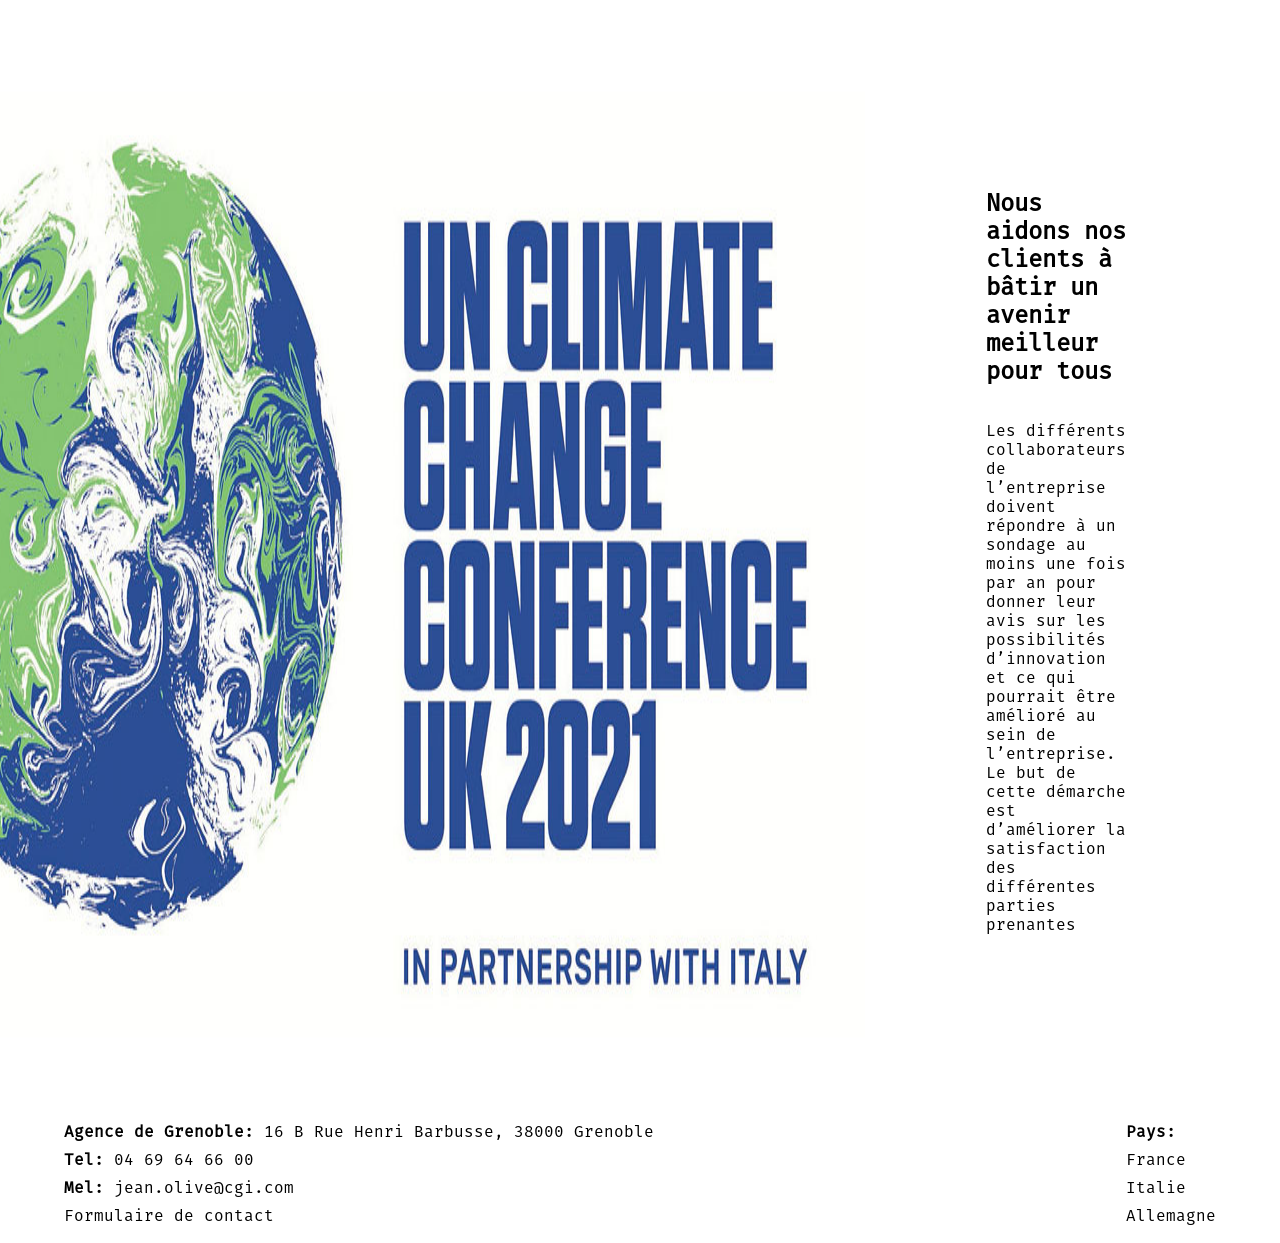
==== commit 711d92a7: "fix bug" ====
--- a/engagement.html
+++ b/engagement.html
@@ -15,7 +15,7 @@
       <a class="navLink actualnav" href="/engagement.html">Engagements</a>
       <a class="navLink" href="/services.html">Services</a>
       <a class="navLink" href="/valeurs.html">Valeurs</a>
-      <a class="navLink" href="/legal.html">Légal</a>
+      <a class="navLink" href="/legal.html">Legal</a>
     </div>
     <div class="socialnetworksContainer">
       <a href="#" class="socialnetworks">
@@ -85,4 +85,4 @@
   </footer>
 </body>
 
-</html>
+</html>
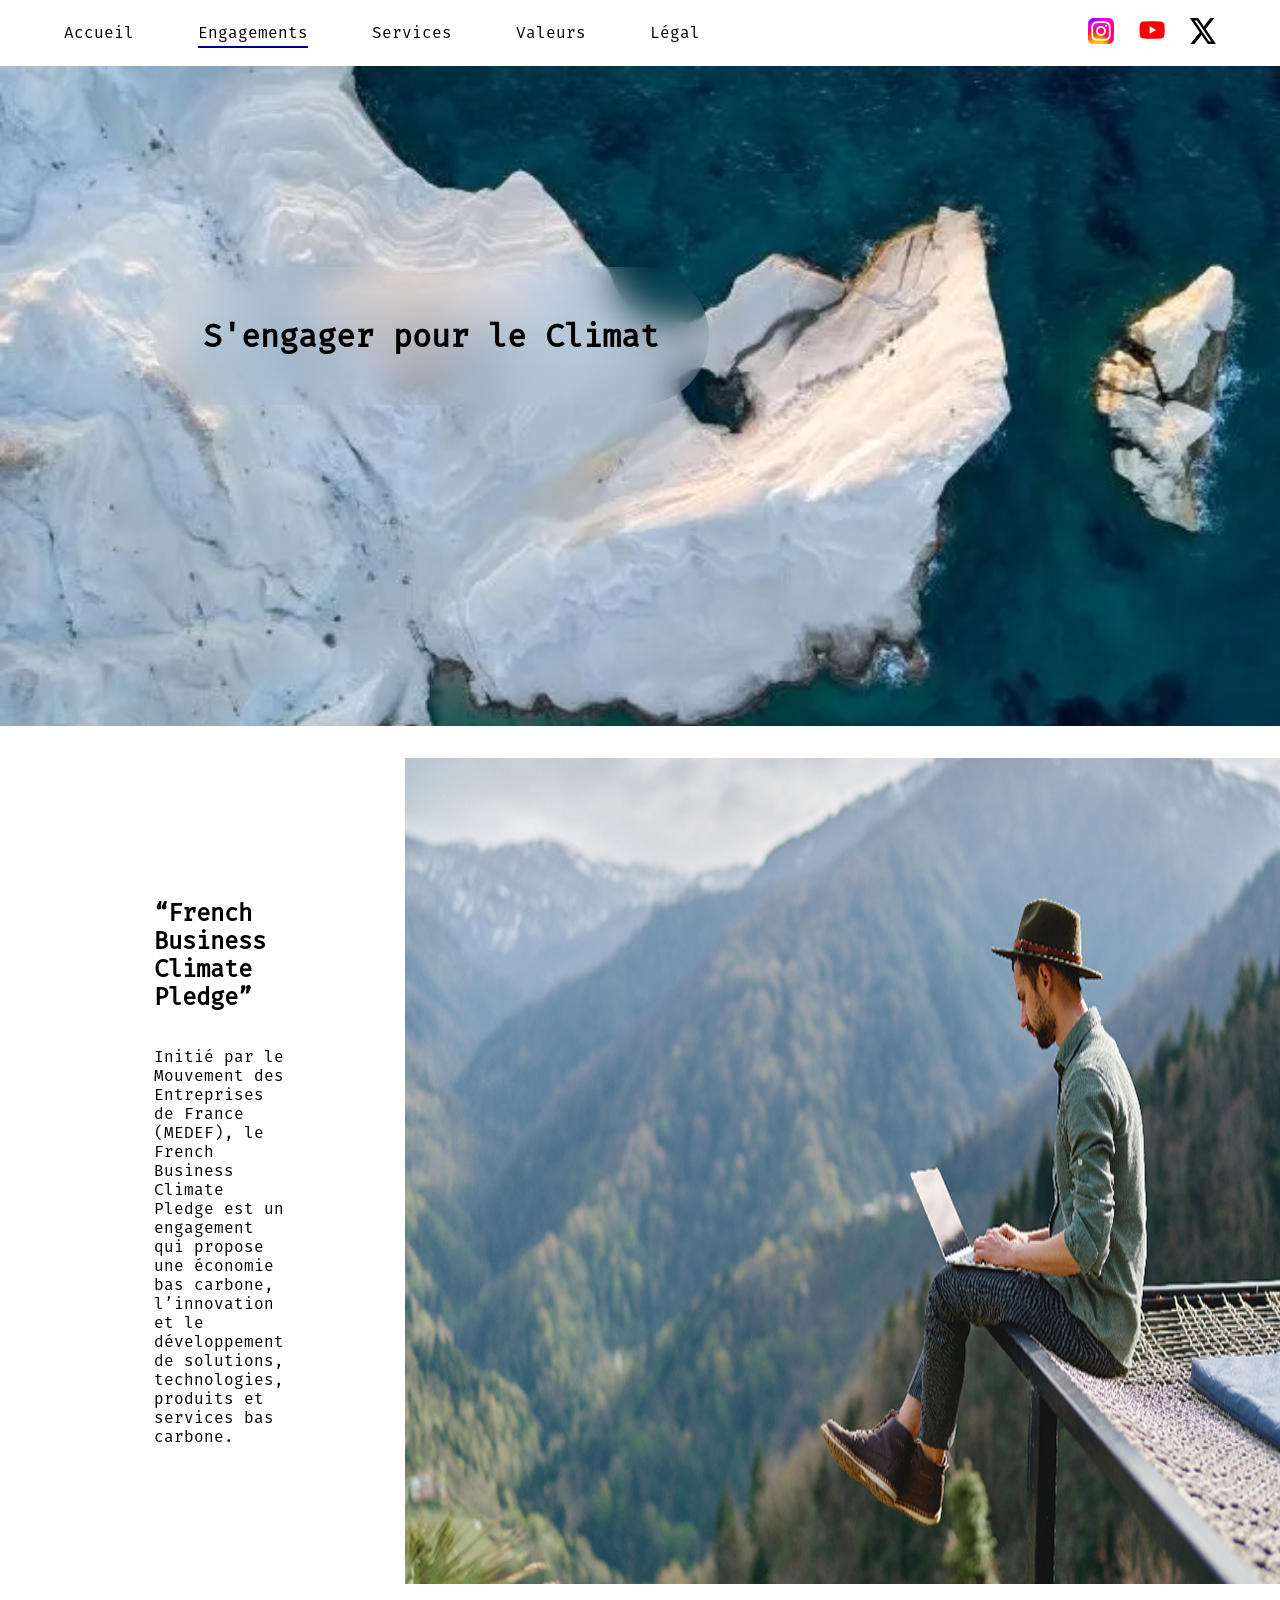
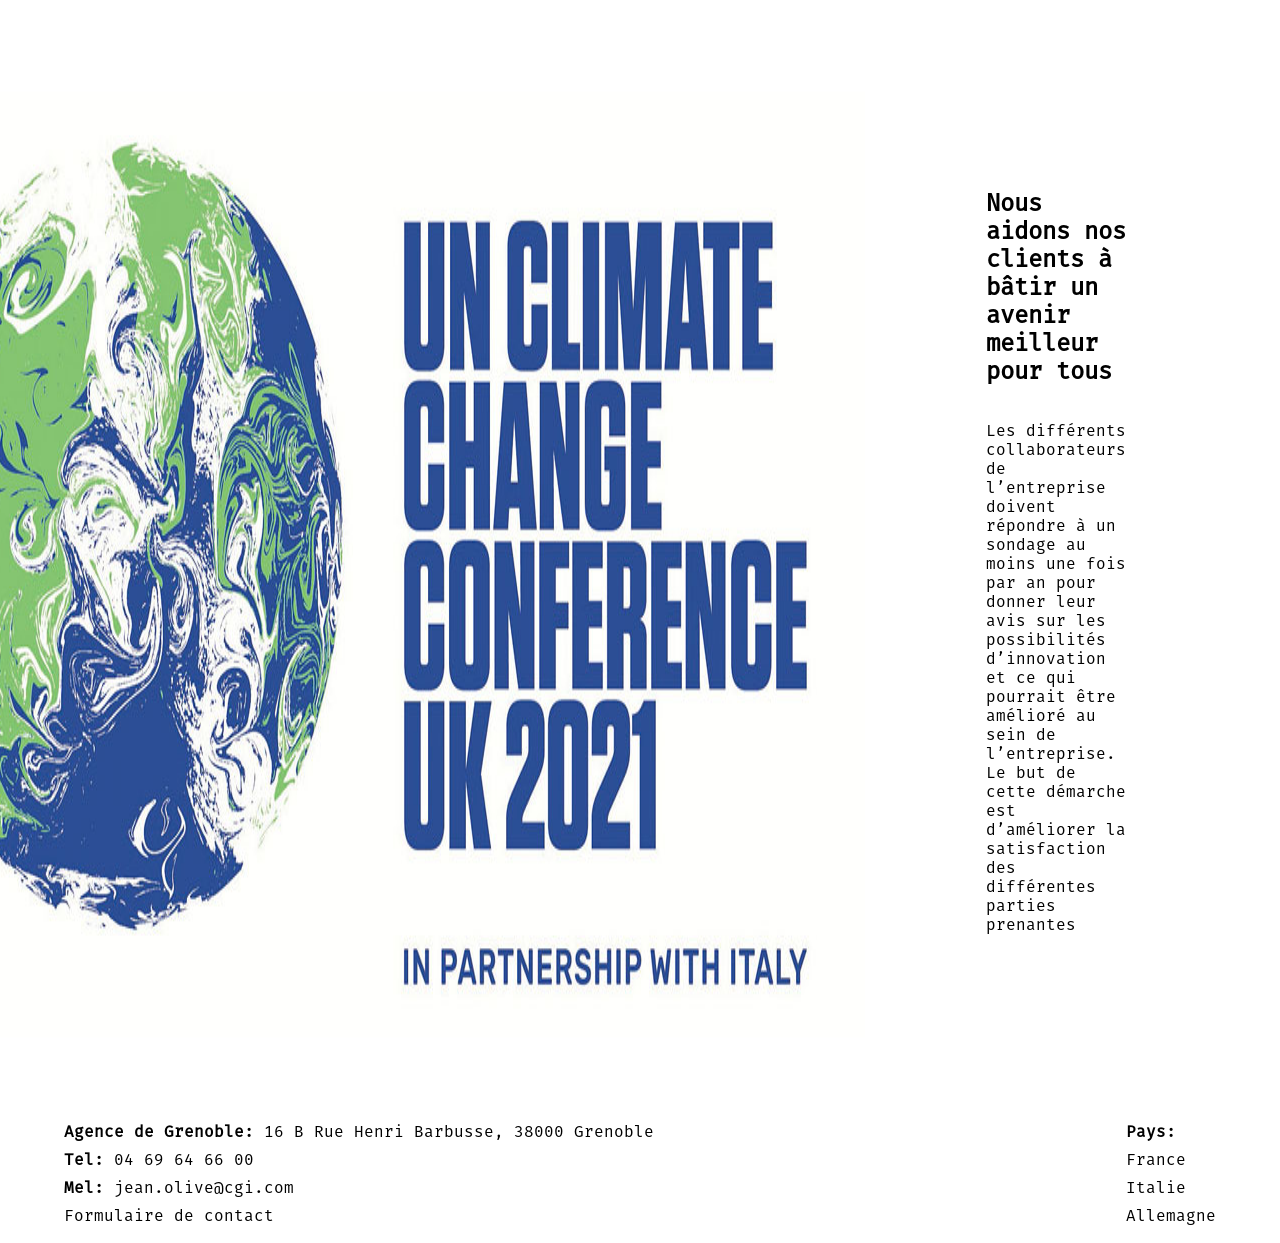
==== commit 6f180523: "Merge branch 'main' of https://github.com/IUT-INFO-UGA/IUT-INFO-UGA.github.io" ====
--- a/engagement.html
+++ b/engagement.html
@@ -15,7 +15,7 @@
       <a class="navLink actualnav" href="/engagement.html">Engagements</a>
       <a class="navLink" href="/services.html">Services</a>
       <a class="navLink" href="/valeurs.html">Valeurs</a>
-      <a class="navLink" href="/legal.html">Legal</a>
+      <a class="navLink" href="/legal.html">Légal</a>
     </div>
     <div class="socialnetworksContainer">
       <a href="#" class="socialnetworks">
@@ -85,4 +85,4 @@
   </footer>
 </body>
 
-</html>+</html>
